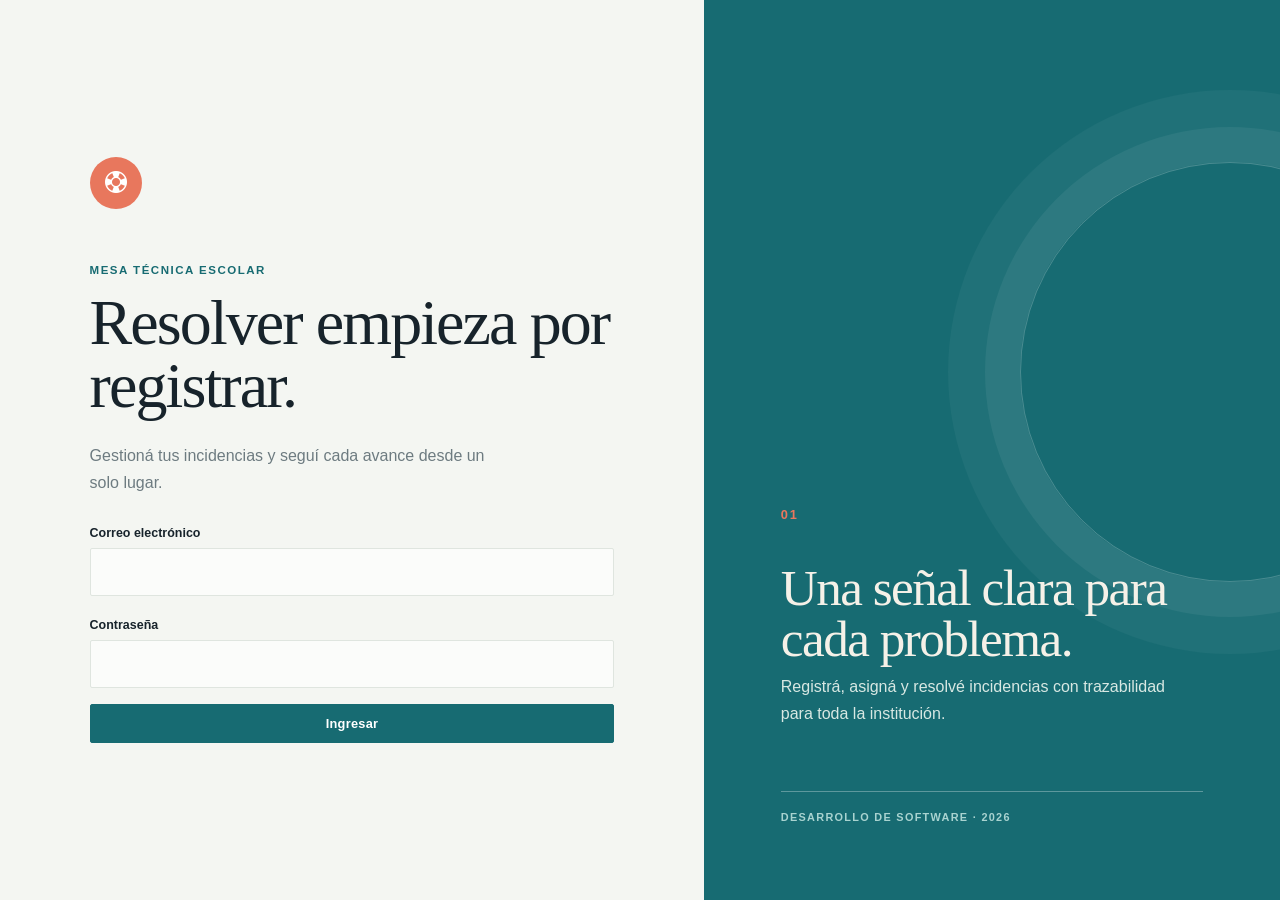
==== cliente.html @ 3fd51cee "Separar vistas por rol" ====
<!doctype html>
<html lang="es">
<head><meta charset="utf-8"><meta name="viewport" content="width=device-width, initial-scale=1"><title>Cliente | Mesa técnica</title><link href="https://cdn.jsdelivr.net/npm/bootstrap@5.3.3/dist/css/bootstrap.min.css" rel="stylesheet"><link href="https://cdn.jsdelivr.net/npm/bootstrap-icons@1.11.3/font/bootstrap-icons.min.css" rel="stylesheet"><link href="css/app.css" rel="stylesheet"></head>
<body data-required-role="cliente">
<header id="site-header"></header>
<main class="container-fluid app-container py-4 py-lg-5"><div id="global-alert" class="alert d-none" role="alert"></div><section id="incidents-view"><div class="page-heading"><div><p class="eyebrow">Panel del cliente</p><h1>Mis incidencias</h1><p class="page-description">Registrá problemas y seguí cada avance.</p></div><a id="new-incident-button" class="btn btn-primary" href="crear-incidencia.html"><i class="bi bi-plus-lg me-1"></i>Nueva incidencia</a></div><div class="filter-bar"><div class="filter-title"><i class="bi bi-sliders2"></i><span>Filtrar vista</span></div><div class="row g-2 flex-grow-1"><div class="col-12 col-md-4"><select id="status-filter" class="form-select"><option value="">Todos los estados</option><option value="abierto">Abierta</option><option value="en_curso">En curso</option><option value="finalizado">Finalizada</option></select></div><div class="col-12 col-md-4"><select id="category-filter" class="form-select"><option value="">Todas las categorías</option></select></div><div class="col-12 col-md-auto"><button id="clear-filters" class="btn btn-light w-100" type="button">Limpiar</button></div></div></div><div class="table-wrap"><div class="table-responsive"><table class="table align-middle mb-0"><thead><tr><th>ID</th><th>Incidencia</th><th>Categoría</th><th>Estado</th><th>Técnico</th><th></th></tr></thead><tbody id="incidents-table-body"><tr><td colspan="6" class="empty-state">Cargando incidencias...</td></tr></tbody></table></div></div></section><section id="detail-view" class="sub-view d-none"><button class="back-link" data-view="incidents" type="button"><i class="bi bi-arrow-left"></i> Volver a mis incidencias</button><div id="incident-detail"></div></section></main>
<footer id="site-footer"></footer><script src="https://code.jquery.com/jquery-3.7.1.min.js"></script><script src="https://cdn.jsdelivr.net/npm/bootstrap@5.3.3/dist/js/bootstrap.bundle.min.js"></script><script src="js/app.js"></script><script src="js/layout.js"></script>
</body></html>
---- css/app.css ----
:root {
    --ink: #17232b;
    --muted: #6d7b80;
    --paper: #f4f6f2;
    --line: #dfe5df;
    --blue: #176b72;
    --blue-dark: #0c4f59;
    --coral: #e8775d;
}

* { box-sizing: border-box; }
body { margin: 0; background: var(--paper); color: var(--ink); font-family: Georgia, 'Times New Roman', serif; }
button, input, select, textarea { font-family: 'Trebuchet MS', Arial, sans-serif; }
.login-shell { min-height: 100vh; display: grid; grid-template-columns: minmax(0, 1.1fr) minmax(360px, .9fr); background: #f4f6f2; }
.login-panel { padding: clamp(2rem, 7vw, 7rem); max-width: 720px; justify-self: end; width: 100%; align-self: center; }
.login-aside { background: var(--blue); color: #f5f1e8; padding: clamp(2rem, 6vw, 6rem); display: flex; flex-direction: column; justify-content: flex-end; min-height: 100vh; position: relative; overflow: hidden; }
.login-aside::after { content: ''; width: 420px; height: 420px; border: 1px solid rgba(255,255,255,.22); border-radius: 50%; position: absolute; right: -160px; top: 18%; box-shadow: 0 0 0 35px rgba(255,255,255,.06), 0 0 0 72px rgba(255,255,255,.04); }
.brand-mark { width: 52px; height: 52px; display: grid; place-items: center; background: var(--coral); color: white; border-radius: 50%; font-size: 1.4rem; margin-bottom: 3.5rem; }
.eyebrow { color: var(--blue); font: 700 .72rem/1 'Trebuchet MS', Arial, sans-serif; letter-spacing: .13em; text-transform: uppercase; margin: 0 0 1rem; }
.login-aside .eyebrow, .login-aside small { color: #a9d3d0; }
h1, h2 { font-weight: 400; letter-spacing: -.03em; }
.login-panel h1 { font-size: clamp(2.8rem, 5vw, 5.4rem); line-height: .98; max-width: 560px; margin: 0; }
.login-copy { color: var(--muted); font: 1rem/1.7 'Trebuchet MS', Arial, sans-serif; max-width: 410px; margin-top: 1.5rem; }
.form-label { color: var(--ink); font: 700 .78rem 'Trebuchet MS', Arial, sans-serif; }
.form-control, .form-select { border: 1px solid var(--line); border-radius: 2px; background: rgba(255,255,255,.65); color: var(--ink); }
.form-control:focus, .form-select:focus { border-color: var(--blue); box-shadow: 0 0 0 .2rem rgba(23,107,114,.12); }
.btn { border-radius: 2px; font: 700 .8rem 'Trebuchet MS', Arial, sans-serif; letter-spacing: .02em; padding: .7rem 1.1rem; }
.btn-primary { background: var(--blue); border-color: var(--blue); }
.btn-primary:hover, .btn-primary:focus { background: var(--blue-dark); border-color: var(--blue-dark); }
.aside-number { color: var(--coral); font: 700 .8rem 'Trebuchet MS', Arial, sans-serif; letter-spacing: .15em; margin-bottom: 2.5rem; }
.login-aside h2 { font-size: clamp(2.2rem, 4vw, 4.5rem); line-height: 1; max-width: 520px; position: relative; z-index: 1; }
.login-aside p { color: #d8e8e3; font: 1rem/1.7 'Trebuchet MS', Arial, sans-serif; max-width: 420px; position: relative; z-index: 1; }
.aside-rule { background: rgba(255,255,255,.3); height: 1px; width: 100%; max-width: 520px; margin: 3rem 0 1.2rem; position: relative; z-index: 1; }
.login-aside small { font: 700 .68rem 'Trebuchet MS', Arial, sans-serif; letter-spacing: .12em; position: relative; z-index: 1; }
.app-navbar { background: #fff; border-bottom: 1px solid var(--line); }
.app-container { max-width: 1240px; margin: auto; }
.navbar { padding: 1.15rem 0; }
.navbar-brand { color: var(--ink); display: flex; align-items: center; gap: .6rem; font: 700 1.1rem 'Trebuchet MS', Arial, sans-serif; }
.navbar-brand i { color: var(--coral); font-size: 1.4rem; }.brand-accent { color: var(--coral); }
.user-summary { border-right: 1px solid var(--line); padding-right: 1rem; text-align: right; font-family: 'Trebuchet MS', Arial, sans-serif; }.user-summary strong, .user-summary small { display: block; }.user-summary strong { font-size: .8rem; }.user-summary small { color: var(--muted); font-size: .68rem; text-transform: uppercase; }
.page-heading { display: flex; align-items: end; justify-content: space-between; gap: 1.5rem; margin-bottom: 2.5rem; }.page-heading h1, .form-heading h1 { font-size: clamp(2.5rem, 5vw, 4.4rem); margin: 0; }.page-description, .form-heading p:not(.eyebrow) { color: var(--muted); font: .95rem/1.6 'Trebuchet MS', Arial, sans-serif; margin: .6rem 0 0; }
.filter-bar { display: flex; align-items: center; gap: 1.5rem; border-top: 1px solid var(--line); border-bottom: 1px solid var(--line); padding: 1rem 0; margin-bottom: 1.2rem; }.filter-title { display: flex; align-items: center; gap: .5rem; color: var(--blue); font: 700 .72rem 'Trebuchet MS', Arial, sans-serif; text-transform: uppercase; letter-spacing: .08em; white-space: nowrap; }
.table-wrap { border: 1px solid var(--line); background: #fff; }.table { font-family: 'Trebuchet MS', Arial, sans-serif; font-size: .85rem; }.table th { color: var(--muted); font-size: .68rem; text-transform: uppercase; letter-spacing: .08em; font-weight: 700; padding: 1rem; border-bottom: 1px solid var(--line); }.table td { padding: 1rem; border-color: var(--line); }.table tbody tr { transition: background .15s ease; }.table tbody tr:hover { background: #f8faf7; }.incident-title { color: var(--ink); font-family: Georgia, serif; font-size: 1rem; }.incident-id { color: var(--muted); font-size: .75rem; }.status-badge { display: inline-block; padding: .35rem .55rem; font-size: .66rem; font-weight: 700; text-transform: uppercase; letter-spacing: .04em; }.status-abierta { background: #fff0dc; color: #a85d16; }.status-en-proceso { background: #dceff0; color: var(--blue-dark); }.status-resuelta { background: #e2f1e4; color: #347043; }.empty-state { color: var(--muted); text-align: center; padding: 3rem !important; }.sub-view { max-width: 850px; }.back-link { border: 0; background: transparent; color: var(--blue); padding: 0; font: 700 .76rem 'Trebuchet MS', Arial, sans-serif; }.form-heading { margin: 3rem 0 2rem; }.content-form { background: #fff; border: 1px solid var(--line); padding: clamp(1.2rem, 4vw, 3rem); }.detail-header { border-bottom: 1px solid var(--line); padding: 3rem 0 2rem; }.detail-header h1 { font-size: clamp(2.2rem, 5vw, 4rem); margin: .3rem 0 1rem; }.detail-grid { display: grid; grid-template-columns: repeat(3, 1fr); gap: 1rem; margin: 1.5rem 0; }.detail-item { border-left: 2px solid var(--coral); padding-left: .8rem; }.detail-item small { display: block; color: var(--muted); font: 700 .65rem 'Trebuchet MS', Arial, sans-serif; text-transform: uppercase; letter-spacing: .08em; }.detail-item strong { font: 1rem Georgia, serif; }.detail-copy { color: #415057; font: .95rem/1.7 'Trebuchet MS', Arial, sans-serif; white-space: pre-line; }.comment { padding: 1rem 0; border-bottom: 1px solid var(--line); }.comment-meta { color: var(--muted); font: .72rem 'Trebuchet MS', Arial, sans-serif; }.comment-body { margin: .4rem 0 0; font: .9rem/1.5 'Trebuchet MS', Arial, sans-serif; }
@media (max-width: 760px) { .login-shell { display: block; }.login-panel { padding: 2.5rem 1.5rem 4rem; }.login-aside { min-height: 360px; padding: 2.5rem 1.5rem; }.login-aside h2 { font-size: 2.6rem; }.filter-bar { display: block; }.filter-title { margin-bottom: .8rem; }.page-heading { align-items: start; flex-direction: column; }.detail-grid { grid-template-columns: 1fr; }.table th, .table td { padding: .75rem; } }

.site-footer { border-top: 1px solid var(--line); color: var(--muted); font: .7rem 'Trebuchet MS', Arial, sans-serif; letter-spacing: .08em; padding: 1.5rem 0; text-transform: uppercase; }
.site-footer .app-container { display: flex; justify-content: space-between; gap: 1rem; }
@media (max-width: 575px) { .site-footer .app-container { align-items: flex-start; flex-direction: column; } }
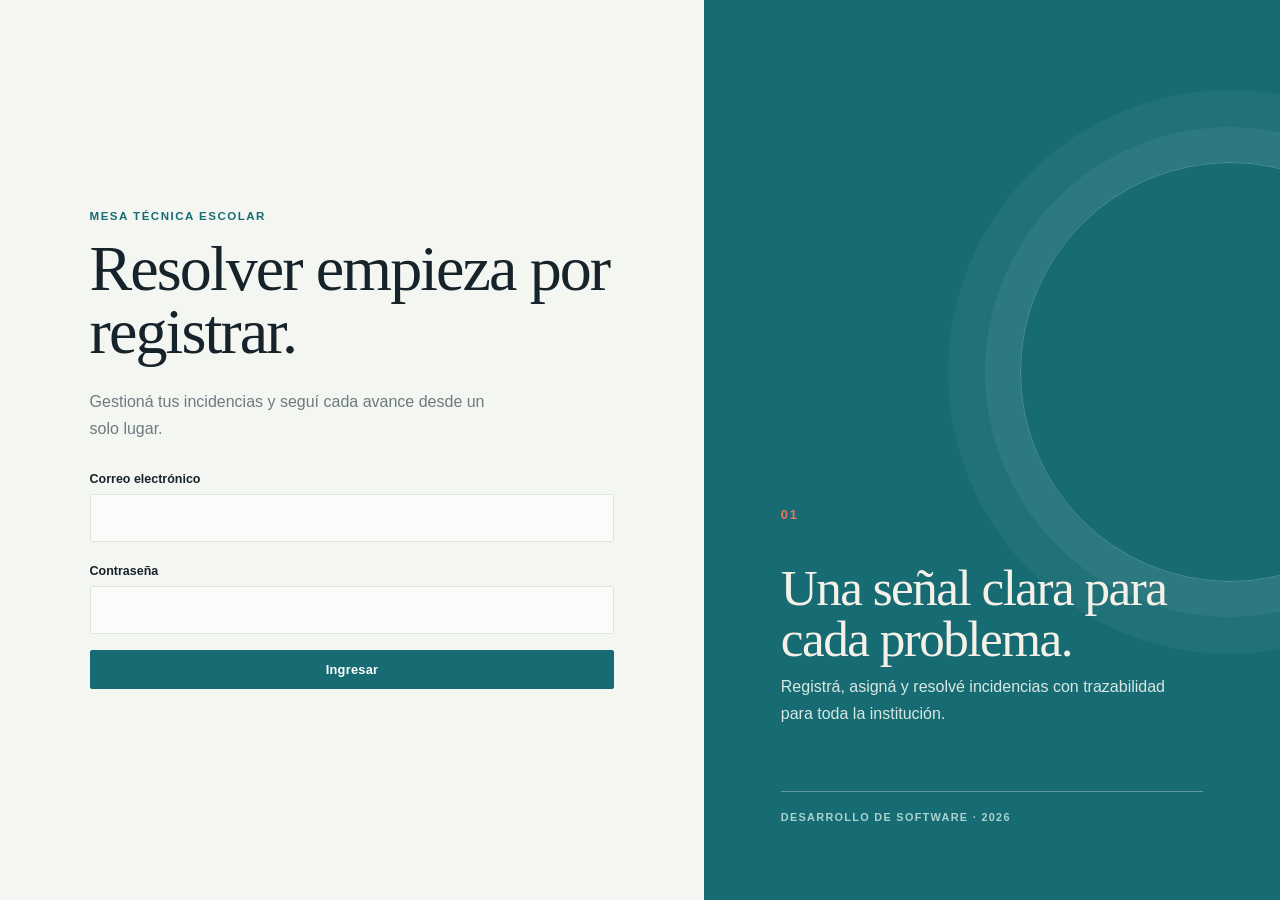
==== commit 9c021463: "Organizar navegación por páginas" ====
--- a/cliente.html
+++ b/cliente.html
@@ -1,8 +1,80 @@
 <!doctype html>
 <html lang="es">
-<head><meta charset="utf-8"><meta name="viewport" content="width=device-width, initial-scale=1"><title>Cliente | Mesa técnica</title><link href="https://cdn.jsdelivr.net/npm/bootstrap@5.3.3/dist/css/bootstrap.min.css" rel="stylesheet"><link href="https://cdn.jsdelivr.net/npm/bootstrap-icons@1.11.3/font/bootstrap-icons.min.css" rel="stylesheet"><link href="css/app.css" rel="stylesheet"></head>
+<head>
+	<meta charset="utf-8">
+	<meta name="viewport" content="width=device-width, initial-scale=1">
+	<title>Cliente | Mesa técnica</title>
+	<link href="https://cdn.jsdelivr.net/npm/bootstrap@5.3.3/dist/css/bootstrap.min.css" rel="stylesheet">
+	<link href="https://cdn.jsdelivr.net/npm/bootstrap-icons@1.11.3/font/bootstrap-icons.min.css" rel="stylesheet">
+	<link href="css/app.css" rel="stylesheet">
+</head>
 <body data-required-role="cliente">
-<header id="site-header"></header>
-<main class="container-fluid app-container py-4 py-lg-5"><div id="global-alert" class="alert d-none" role="alert"></div><section id="incidents-view"><div class="page-heading"><div><p class="eyebrow">Panel del cliente</p><h1>Mis incidencias</h1><p class="page-description">Registrá problemas y seguí cada avance.</p></div><a id="new-incident-button" class="btn btn-primary" href="crear-incidencia.html"><i class="bi bi-plus-lg me-1"></i>Nueva incidencia</a></div><div class="filter-bar"><div class="filter-title"><i class="bi bi-sliders2"></i><span>Filtrar vista</span></div><div class="row g-2 flex-grow-1"><div class="col-12 col-md-4"><select id="status-filter" class="form-select"><option value="">Todos los estados</option><option value="abierto">Abierta</option><option value="en_curso">En curso</option><option value="finalizado">Finalizada</option></select></div><div class="col-12 col-md-4"><select id="category-filter" class="form-select"><option value="">Todas las categorías</option></select></div><div class="col-12 col-md-auto"><button id="clear-filters" class="btn btn-light w-100" type="button">Limpiar</button></div></div></div><div class="table-wrap"><div class="table-responsive"><table class="table align-middle mb-0"><thead><tr><th>ID</th><th>Incidencia</th><th>Categoría</th><th>Estado</th><th>Técnico</th><th></th></tr></thead><tbody id="incidents-table-body"><tr><td colspan="6" class="empty-state">Cargando incidencias...</td></tr></tbody></table></div></div></section><section id="detail-view" class="sub-view d-none"><button class="back-link" data-view="incidents" type="button"><i class="bi bi-arrow-left"></i> Volver a mis incidencias</button><div id="incident-detail"></div></section></main>
-<footer id="site-footer"></footer><script src="https://code.jquery.com/jquery-3.7.1.min.js"></script><script src="https://cdn.jsdelivr.net/npm/bootstrap@5.3.3/dist/js/bootstrap.bundle.min.js"></script><script src="js/app.js"></script><script src="js/layout.js"></script>
-</body></html>
+	<header id="site-header"></header>
+	<main class="container-fluid app-container py-4 py-lg-5">
+		<div id="global-alert" class="alert d-none" role="alert"></div>
+		<section id="incidents-view">
+			<div class="page-heading">
+				<div>
+					<p class="eyebrow">Panel del cliente</p>
+					<h1>Mis incidencias</h1>
+					<p class="page-description">Registrá problemas y seguí cada avance.</p>
+				</div>
+				<a id="new-incident-button" class="btn btn-primary" href="crear-incidencia.html">
+					<i class="bi bi-plus-lg me-1"></i>Nueva incidencia
+				</a>
+			</div>
+			<div class="filter-bar">
+				<div class="filter-title">
+					<i class="bi bi-sliders2"></i>
+					<span>Filtrar vista</span>
+				</div>
+				<div class="row g-2 flex-grow-1">
+					<div class="col-12 col-md-4">
+						<select id="status-filter" class="form-select">
+							<option value="">Todos los estados</option>
+							<option value="abierta">Abierta</option>
+							<option value="en_curso">En curso</option>
+							<option value="finalizado">Finalizada</option>
+						</select>
+					</div>
+					<div class="col-12 col-md-4">
+						<select id="category-filter" class="form-select">
+							<option value="">Todas las categorías</option>
+						</select>
+					</div>
+					<div class="col-12 col-md-auto">
+						<button id="clear-filters" class="btn btn-light w-100" type="button">Limpiar</button>
+					</div>
+				</div>
+			</div>
+			<div class="table-wrap">
+				<div class="table-responsive">
+					<table class="table align-middle mb-0">
+						<thead>
+							<tr>
+								<th>ID</th>
+								<th>Incidencia</th>
+								<th>Categoría</th>
+								<th>Estado</th>
+								<th>Técnico</th>
+								<th></th>
+							</tr>
+						</thead>
+						<tbody id="incidents-table-body">
+							<tr>
+								<td colspan="6" class="empty-state">Cargando incidencias...</td>
+							</tr>
+						</tbody>
+					</table>
+				</div>
+			</div>
+		</section>
+	</main>
+	<footer id="site-footer"></footer>
+	<script src="https://code.jquery.com/jquery-3.7.1.min.js"></script>
+	<script src="https://cdn.jsdelivr.net/npm/bootstrap@5.3.3/dist/js/bootstrap.bundle.min.js"></script>
+	<script src="js/components/conversation.js"></script>
+	<script src="js/app.js"></script>
+	<script src="js/layout.js"></script>
+</body>
+</html>
--- a/css/app.css
+++ b/css/app.css
@@ -46,3 +46,69 @@
 .site-footer { border-top: 1px solid var(--line); color: var(--muted); font: .7rem 'Trebuchet MS', Arial, sans-serif; letter-spacing: .08em; padding: 1.5rem 0; text-transform: uppercase; }
 .site-footer .app-container { display: flex; justify-content: space-between; gap: 1rem; }
 @media (max-width: 575px) { .site-footer .app-container { align-items: flex-start; flex-direction: column; } }
+
+.detail-toolbar {
+    position: sticky;
+    top: 0;
+    z-index: 1020;
+    display: flex;
+    align-items: center;
+    justify-content: space-between;
+    gap: 1rem;
+    margin: -1.5rem calc((100vw - min(100vw, 1240px)) / -2) 1.5rem;
+    padding: .8rem max(1rem, calc((100vw - 1240px) / 2));
+    border-bottom: 1px solid #aebfb7;
+    background: rgba(248, 250, 248, .96);
+    box-shadow: 0 3px 12px rgba(20, 38, 45, .12);
+    backdrop-filter: blur(12px);
+}
+.detail-user-summary { display: grid; text-align: center; font: .78rem 'Trebuchet MS', Arial, sans-serif; }
+.detail-user-summary span { color: var(--muted); font-size: .68rem; text-transform: uppercase; }
+.conversation-thread { scroll-behavior: smooth; }
+@media (max-width: 575px) {
+    .detail-toolbar { gap: .5rem; padding: .65rem .75rem; }
+    .detail-toolbar .btn { padding: .65rem .7rem; font-size: .7rem; }
+    .detail-user-summary { font-size: .68rem; }
+}
+
+.conversation-thread { display: flex; flex-direction: column; gap: .85rem; max-height: 58vh; min-height: 12rem; overflow-y: auto; padding: 1.25rem; border: 1px solid var(--line); background: #e9efeb; }
+.conversation-row { display: flex; width: 100%; }
+.conversation-row-own { justify-content: flex-end; }
+.conversation-row-other { justify-content: flex-start; }
+.conversation-bubble { width: fit-content; max-width: min(78%, 42rem); padding: .75rem .9rem .55rem; border: 1px solid var(--line); background: #fff; box-shadow: 0 1px 2px rgba(23, 35, 43, .08); }
+.conversation-bubble-own { border-color: #c3ded1; background: #dff2e7; }
+.conversation-bubble-resolution { border-color: #e8b6a8; background: #fff0e9; }
+.conversation-meta { display: flex; align-items: center; flex-wrap: wrap; gap: .45rem; color: var(--blue-dark); font: 700 .72rem 'Trebuchet MS', Arial, sans-serif; }
+.conversation-bubble p { margin: .4rem 0 .55rem; color: var(--ink); font: .92rem/1.55 'Trebuchet MS', Arial, sans-serif; overflow-wrap: anywhere; white-space: pre-wrap; }
+.conversation-bubble time { display: block; color: var(--muted); font: .65rem 'Trebuchet MS', Arial, sans-serif; text-align: right; }
+.resolution-marker { display: inline-flex; align-items: center; gap: .25rem; color: #8c4938; font-size: .65rem; text-transform: uppercase; }
+.status-unknown { background: #eceeed; color: #465258; }
+@media (max-width: 575px) { .conversation-thread { max-height: 60vh; padding: .75rem; }.conversation-bubble { max-width: 92%; } }
+
+body[data-required-role] {
+    --ink: #14262d;
+    --muted: #52656b;
+    --paper: #e9efeb;
+    --line: #c7d3cd;
+    --blue: #075f68;
+    --blue-dark: #064850;
+    --coral: #d65f43;
+}
+body[data-required-role] .app-navbar { background: #fff; border-bottom: 2px solid #c7d3cd; }
+body[data-required-role] .btn-primary { background: #075f68; border-color: #075f68; color: #fff; }
+body[data-required-role] .btn-primary:hover, body[data-required-role] .btn-primary:focus { background: #064850; border-color: #064850; }
+body[data-required-role] .filter-bar { border-color: #b8c8c1; }
+body[data-required-role] .table-wrap { border-color: #bfcdc6; box-shadow: 0 2px 8px rgba(20, 38, 45, .06); }
+body[data-required-role] .table th { color: #40565d; background: #edf2ef; }
+body[data-required-role] .status-abierta { background: #ffe2c2; color: #783d08; }
+body[data-required-role] .status-en-proceso { background: #c8e4e5; color: #064850; }
+body[data-required-role] .status-resuelta { background: #d1e9d4; color: #245331; }
+body[data-required-role] .conversation-thread { background: #dce5e0; border-color: #b9c9c2; }
+body[data-required-role] .conversation-bubble-initial { width: min(88%, 48rem); padding: 1.1rem 1.2rem .8rem; border-color: #bdc9c5; background: #d2dbd7; }
+body[data-required-role] .conversation-bubble-initial p { font-size: 1rem; line-height: 1.65; }
+body[data-required-role] .initial-marker { color: #53666a; font-size: .64rem; text-transform: uppercase; }
+body[data-required-role] .conversation-bubble-initial time { margin-top: .65rem; }
+body[data-required-role] .conversation-bubble-own:not(.conversation-bubble-resolution):not(.conversation-bubble-initial) { background: #cbe9d7; border-color: #a7cfb8; }
+body[data-required-role] .conversation-bubble-resolution { background: #ffe5dc; border-color: #dfa998; }
+body[data-required-role] .form-control, body[data-required-role] .form-select { background-color: #fff; border-color: #b9c9c2; }
+@media (max-width: 575px) { body[data-required-role] .conversation-bubble-initial { width: 96%; max-width: 96%; padding: .9rem; } }
